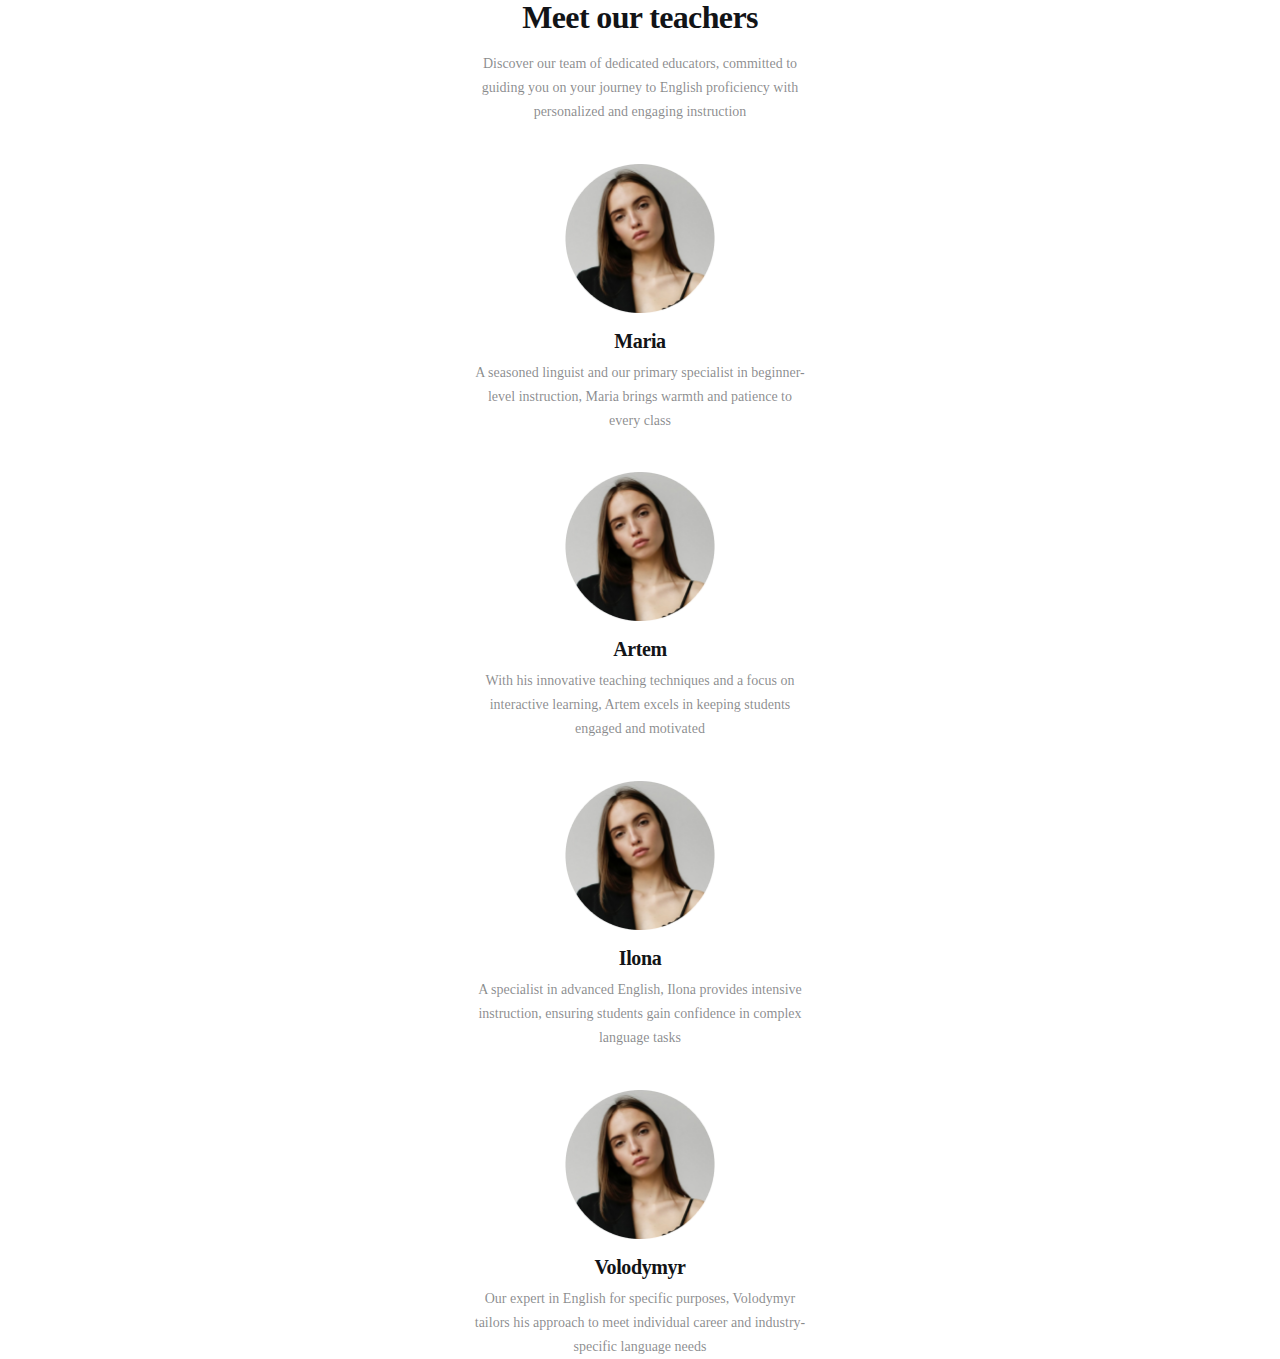
==== index.html @ 7ab2d3a3 "finished mobile version" ====
<!DOCTYPE html>
<html lang="en">
  <head>
    <meta charset="UTF-8" />
    <meta name="viewport" content="width=device-width, initial-scale=1.0" />
    <link
      href="https://cdnjs.cloudflare.com/ajax/libs/modern-normalize/2.0.0/modern-normalize.min.css"
      rel="stylesheet"
    />
    <link rel="stylesheet" href="./index.css" />
    <title>teachers</title>
  </head>
  <body>
    <section class="section section-teachers">
      <div class="container container-teachers">
        <h2 class="section-title teachers-title">Meet our teachers</h2>
        <h3 class="section-subtitle teachers-subtitle">
          Discover our team of dedicated educators, committed to guiding you on
          your journey to English proficiency with personalized and engaging
          instruction
        </h3>
        <ul class="section-list teachers-list">
          <li class="teachers-card">
            <img
              srcset="./images/img1@2x.png 2x"
              src="./images/img1.png"
              alt="dark-haired woman"
              width="150"
            />
            <div class="card-content-wrapper">
              <h4 class="card-title">Maria</h4>
              <p class="card-description">
                A seasoned linguist and our primary specialist in beginner-level
                instruction, Maria brings warmth and patience to every class
              </p>
            </div>
          </li>
          <li class="teachers-card">
            <img
              srcset="./images/img1@2x.png 2x"
              src="./images/img1.png"
              alt="dark-haired woman"
              width="150"
            />
            <div class="card-content-wrapper">
              <h4 class="card-title">Artem</h4>
              <p class="card-description">
                With his innovative teaching techniques and a focus on
                interactive learning, Artem excels in keeping students engaged
                and motivated
              </p>
            </div>
          </li>
          <li class="teachers-card">
            <img
              srcset="./images/img1@2x.png 2x"
              src="./images/img1.png"
              alt="dark-haired woman"
              width="150"
            />
            <div class="card-content-wrapper">
              <h4 class="card-title">Ilona</h4>
              <p class="card-description">
                A specialist in advanced English, Ilona provides intensive
                instruction, ensuring students gain confidence in complex
                language tasks
              </p>
            </div>
          </li>
          <li class="teachers-card">
            <img
              srcset="./images/img1@2x.png 2x"
              src="./images/img1.png"
              alt="dark-haired woman"
              width="150"
            />
            <div class="card-content-wrapper">
              <h4 class="card-title">Volodymyr</h4>
              <p class="card-description">
                Our expert in English for specific purposes, Volodymyr tailors
                his approach to meet individual career and industry-specific
                language needs
              </p>
            </div>
          </li>
        </ul>
      </div>
    </section>
  </body>
</html>
---- index.css ----
.section {
  padding: 0 20px;
}
.container {
  max-width: 335px;
  margin-left: auto;
  margin-right: auto;
}
.section-title {
  margin: 0;
  margin-bottom: 16px;
  color: #121417;
  text-align: center;
  font-family: Manrope;
  font-size: 32px;
  line-height: 1.12;
  letter-spacing: -0.02em;
}
.section-subtitle {
  margin: 0;
  margin-bottom: 40px;
  color: rgba(18, 20, 23, 0.5);
  text-align: center;
  font-family: Manrope;
  font-size: 14px;
  font-weight: 400;
  line-height: 1.71;
}
.section-list {
  display: flex;
  flex-direction: column;
  gap: 40px;
  list-style-type: none;
  margin: 0;
  padding: 0;
}
.teachers-card {
  display: flex;
  flex-direction: column;
  justify-content: center;
  align-items: center;
}
.card-content-wrapper {
  display: flex;
  flex-direction: column;
  justify-content: center;
  align-items: center;
  padding-top: 16px;
  gap: 8px;
}
.card-title {
  margin: 0;
  color: #121417;
  font-family: Manrope;
  font-size: 20px;
  line-height: 1.2;
  letter-spacing: -0.02em;
}
.card-description {
  margin: 0;
  color: rgba(18, 20, 23, 0.5);
  text-align: center;
  font-family: Manrope;
  font-size: 14px;
  line-height: 1.71;
}
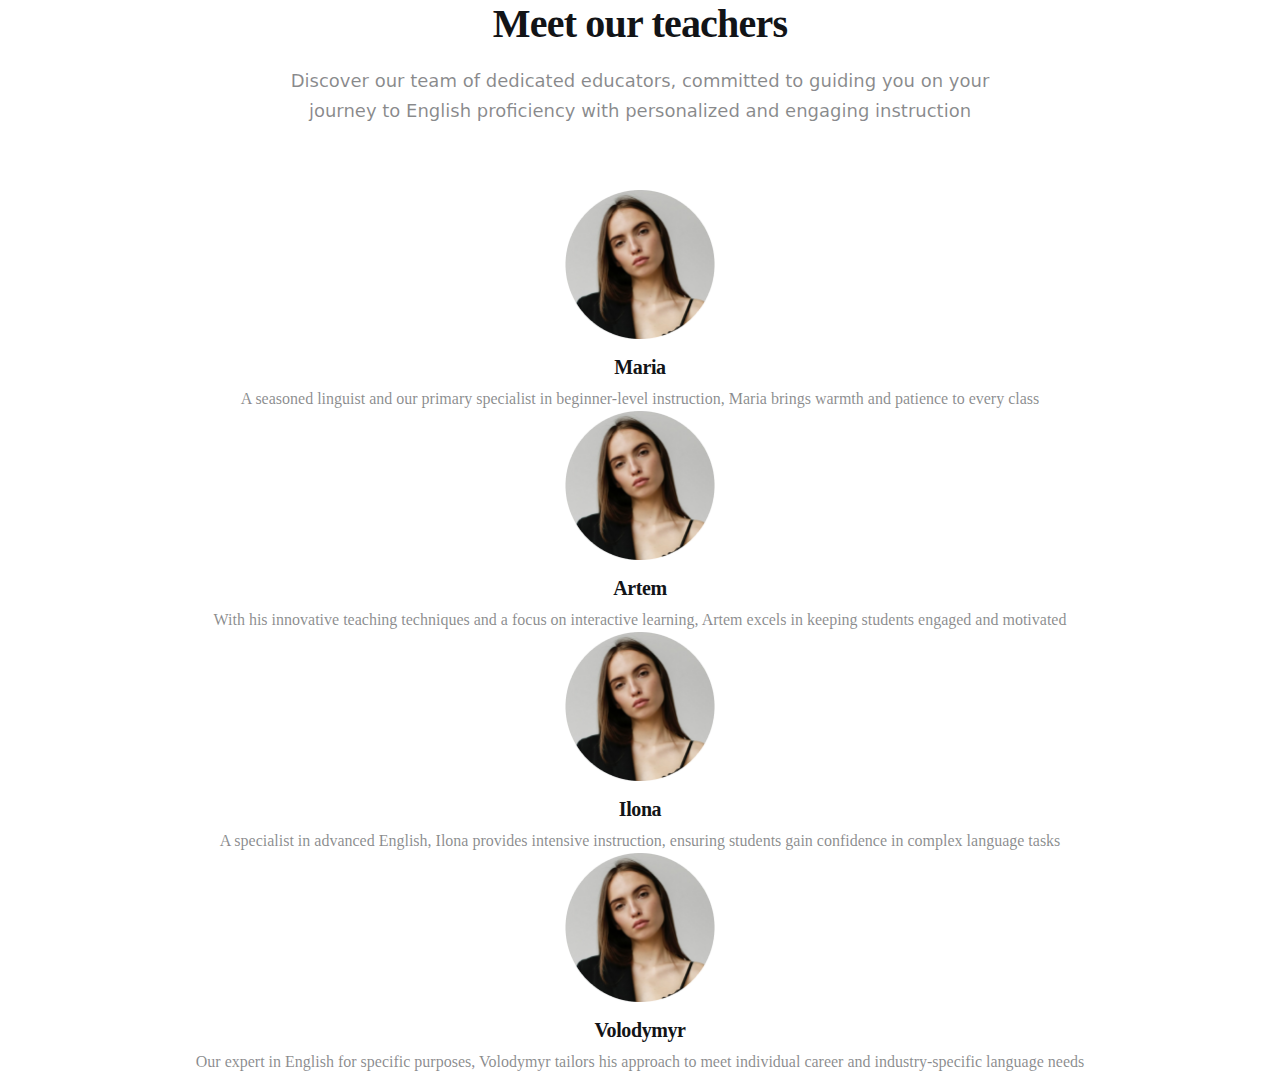
==== commit 094b8d68: "added swiper" ====
--- a/index.html
+++ b/index.html
@@ -7,6 +7,7 @@
       href="https://cdnjs.cloudflare.com/ajax/libs/modern-normalize/2.0.0/modern-normalize.min.css"
       rel="stylesheet"
     />
+    
     <link rel="stylesheet" href="./index.css" />
     <title>teachers</title>
   </head>
@@ -14,11 +15,11 @@
     <section class="section section-teachers">
       <div class="container container-teachers">
         <h2 class="section-title teachers-title">Meet our teachers</h2>
-        <h3 class="section-subtitle teachers-subtitle">
+        <p class="section-description">
           Discover our team of dedicated educators, committed to guiding you on
           your journey to English proficiency with personalized and engaging
           instruction
-        </h3>
+        </p>
         <ul class="section-list teachers-list">
           <li class="teachers-card">
             <img
@@ -28,7 +29,7 @@
               width="150"
             />
             <div class="card-content-wrapper">
-              <h4 class="card-title">Maria</h4>
+              <h3 class="card-title">Maria</h3>
               <p class="card-description">
                 A seasoned linguist and our primary specialist in beginner-level
                 instruction, Maria brings warmth and patience to every class
@@ -43,7 +44,7 @@
               width="150"
             />
             <div class="card-content-wrapper">
-              <h4 class="card-title">Artem</h4>
+              <h3 class="card-title">Artem</h3>
               <p class="card-description">
                 With his innovative teaching techniques and a focus on
                 interactive learning, Artem excels in keeping students engaged
@@ -59,7 +60,7 @@
               width="150"
             />
             <div class="card-content-wrapper">
-              <h4 class="card-title">Ilona</h4>
+              <h3 class="card-title">Ilona</h3>
               <p class="card-description">
                 A specialist in advanced English, Ilona provides intensive
                 instruction, ensuring students gain confidence in complex
@@ -75,7 +76,7 @@
               width="150"
             />
             <div class="card-content-wrapper">
-              <h4 class="card-title">Volodymyr</h4>
+              <h3 class="card-title">Volodymyr</h3>
               <p class="card-description">
                 Our expert in English for specific purposes, Volodymyr tailors
                 his approach to meet individual career and industry-specific
@@ -85,6 +86,6 @@
           </li>
         </ul>
       </div>
-    </section>
+    </section>    
   </body>
 </html>
--- a/index.css
+++ b/index.css
@@ -16,23 +16,23 @@
   line-height: 1.12;
   letter-spacing: -0.02em;
 }
-.section-subtitle {
-  margin: 0;
+.section-description {  
   margin-bottom: 40px;
   color: rgba(18, 20, 23, 0.5);
-  text-align: center;
-  font-family: Manrope;
-  font-size: 14px;
-  font-weight: 400;
+  text-align: center;  
+  font-size: 14px;  
   line-height: 1.71;
 }
 .section-list {
-  display: flex;
+  /* display: flex;
   flex-direction: column;
+  justify-content: center;
+  align-items: center;
   gap: 40px;
-  list-style-type: none;
+  list-style-type: none; */
   margin: 0;
   padding: 0;
+  margin-bottom: 16px;
 }
 .teachers-card {
   display: flex;
@@ -64,3 +64,81 @@
   font-size: 14px;
   line-height: 1.71;
 }
+.swiper-pagination {
+  position:static;
+  display: flex;
+  justify-content: center;
+  align-items: center;
+  gap: 8px;
+  padding: 16px;
+  
+}
+.swiper-pagination-bullet {
+  position: relative;
+  width: 16px;
+  height: 16px;
+  background-color: #4DC274;
+}
+.swiper-pagination-bullet::before {
+  position: absolute;
+  top: -4px;
+  left: -4px;
+  content: '';
+  width: 24px;
+  height: 24px;
+  border: 2px solid #4DC274;
+  border-radius: 50%;
+}
+@media screen and (min-width: 768px) {
+  .section {
+    padding: 0 32px;
+  }
+  .container {
+    max-width: 704px;
+  }
+  .section-title {
+    font-size: 40px;
+    line-height: 1.2;
+  }
+  .section-description {
+    margin-bottom: 64px;
+    font-size: 18px;
+    line-height: 1.67;
+  }
+  /* .section-list {
+    padding: 0 64px;
+    flex-direction: row;
+    flex-wrap: wrap;
+    align-items: flex-start;
+    gap: 32px;
+  } */
+  .teachers-card {
+    flex-basis: calc((100% - 32px) / 2);
+  }
+  .card-description {
+    font-size: 16px;
+    line-height: 1.5;
+  }
+}
+@media screen and (min-width: 1280px) {
+  .section {
+    padding: 0 64px;
+  }
+  .container {
+    max-width: 1024px;
+  }
+  .section-description {
+    max-width: 709px;
+    margin-left: auto;
+    margin-right: auto;
+  }
+  /* .section-list {
+    padding: 0;
+    flex-wrap: nowrap;
+    align-items: flex-start;
+    gap: 32px;
+  } */
+  .teachers-card {
+    flex-basis: calc((100% - 96px) / 4);
+  }
+}
